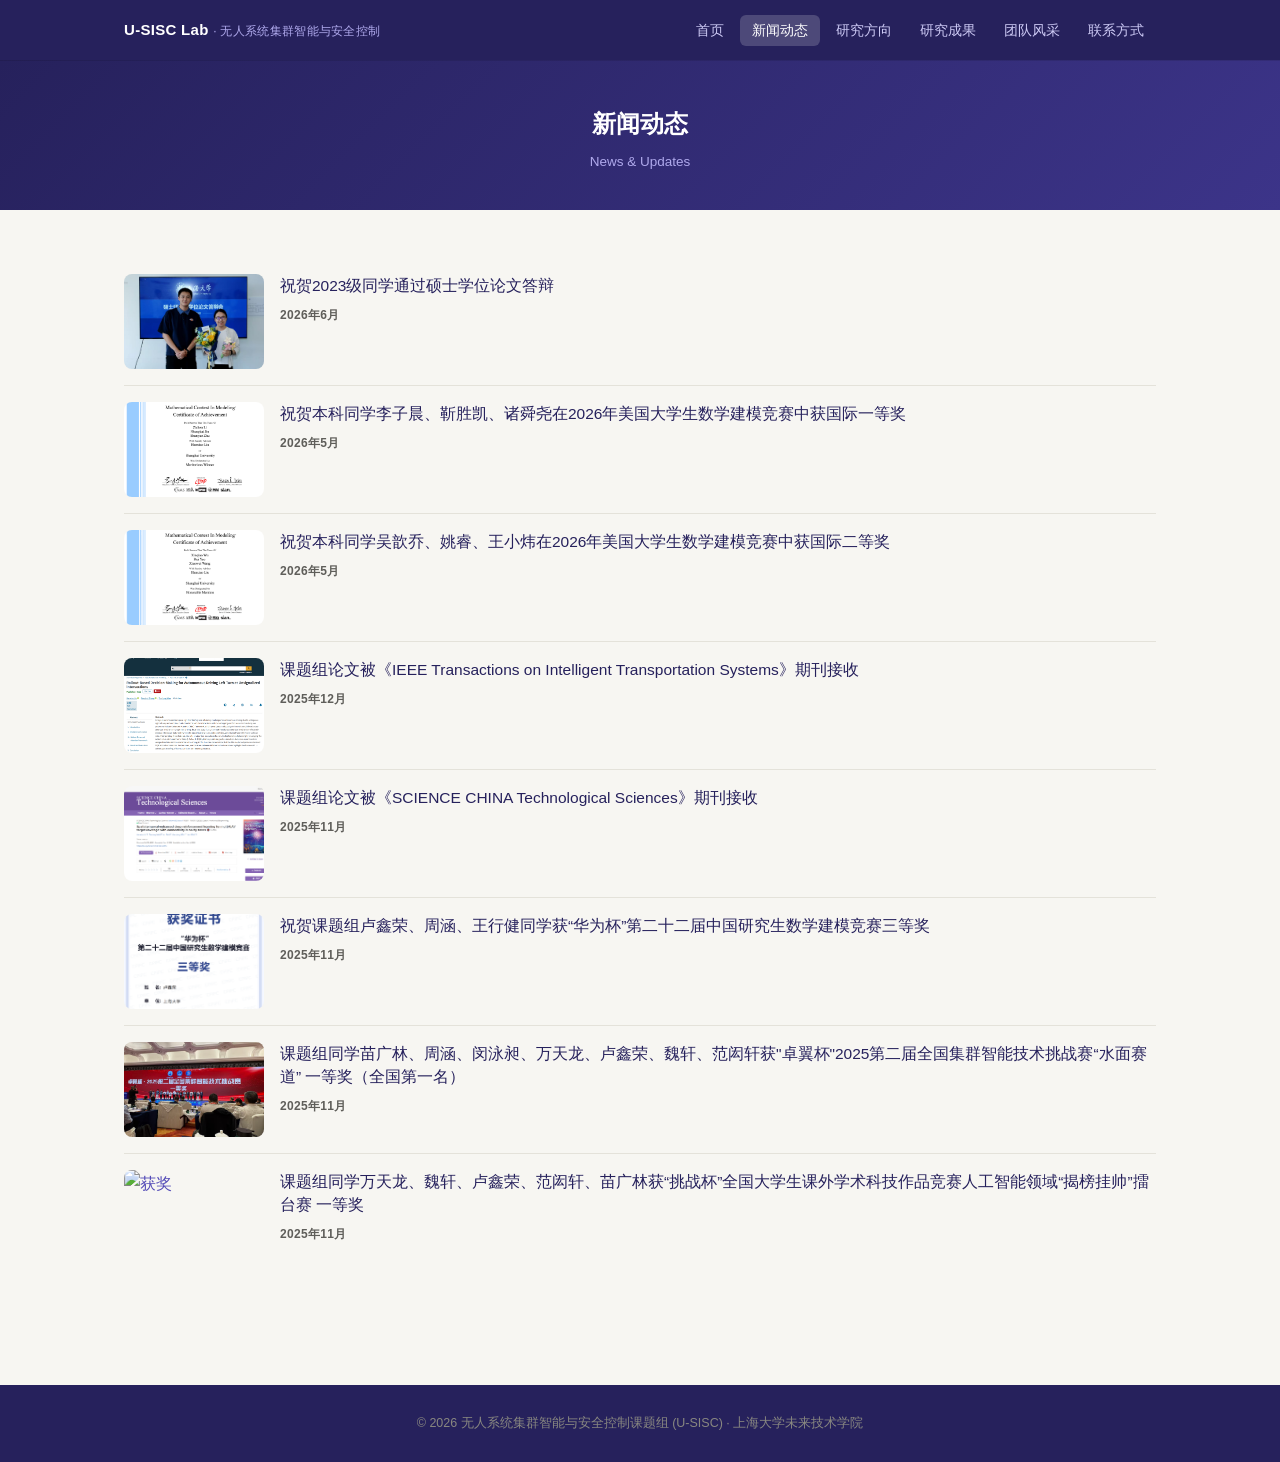
==== news.html @ 38ce07a2 "Add files via upload" ====
<!DOCTYPE html>
<html lang="zh-CN">
<head>
<meta charset="UTF-8">
<meta name="viewport" content="width=device-width, initial-scale=1.0">
<title>新闻动态 · U-SISC Lab</title>
<link rel="stylesheet" href="assets/style.css">
</head>
<body>

<nav>
  <div class="nav-inner">
    <div class="nav-brand">U-SISC Lab <span>· 无人系统集群智能与安全控制</span></div>
    <ul class="nav-links">
      <li><a href="index.html">首页</a></li>
      <li><a href="news.html" class="active">新闻动态</a></li>
      <li><a href="research.html">研究方向</a></li>
      <li><a href="publications.html">研究成果</a></li>
      <li><a href="team.html">团队风采</a></li>
      <li><a href="contact.html">联系方式</a></li>
    </ul>
  </div>
</nav>

<header class="page-head">
  <h1>新闻动态</h1>
  <div class="en">News & Updates</div>
</header>

<main>
  <section>
    <div class="news-list">
          <div class="news-item">
      <a href="news.html" class="news-item-row">
        <img src="images/2023级-魏轩.jpg" alt="答辩">
        <div class="news-text">
          <h3>祝贺2023级同学通过硕士学位论文答辩</h3>
          <span class="news-date">2026年6月</span>
        </div>
      </a>
    </div>
    <div class="news-list">
      <div class="news-item">
      <a href="news.html" class="news-item-row">
        <img src="images/2026-MCM-M.png" alt="获奖">
        <div class="news-text">
          <h3>祝贺本科同学李子晨、靳胜凯、诸舜尧在2026年美国大学生数学建模竞赛中获国际一等奖</h3>
          <span class="news-date">2026年5月</span>
        </div>
      </a>
    </div>
    <div class="news-list">
      <div class="news-item">
      <a href="news.html" class="news-item-row">
        <img src="images/2026-MCM-H.png" alt="获奖">
        <div class="news-text">
          <h3>祝贺本科同学吴歆乔、姚睿、王小炜在2026年美国大学生数学建模竞赛中获国际二等奖</h3>
          <span class="news-date">2026年5月</span>
        </div>
      </a>
    </div>
    <div class="news-item">
      <a href="news.html" class="news-item-row">
        <img src="images/2026TITS.png" alt="论文">
        <div class="news-text">
          <h3>课题组论文被《IEEE Transactions on Intelligent Transportation Systems》期刊接收</h3>
          <span class="news-date">2025年12月</span>
        </div>
      </a>
    </div>
    <div class="news-item">
      <a href="news.html" class="news-item-row">
        <img src="images/SCTS.png" alt="论文">
        <div class="news-text">
          <h3>课题组论文被《SCIENCE CHINA Technological Sciences》期刊接收</h3>
          <span class="news-date">2025年11月</span>
        </div>
      </a>
    </div>
    <div class="news-item">
      <a href="news.html" class="news-item-row">
        <img src="images/2025-研究生数模.png" alt="获奖">
        <div class="news-text">
          <h3>祝贺课题组卢鑫荣、周涵、王行健同学获“华为杯”第二十二届中国研究生数学建模竞赛三等奖</h3>
          <span class="news-date">2025年11月</span>
        </div>
      </a>
    </div>
    <div class="news-list">
      <div class="news-item">
        <a href="news.html" class="news-item-row">
          <img src="images/2025集群智能颁奖.jpg" alt="获奖">
          <div class="news-text">
            <h3>课题组同学苗广林、周涵、闵泳昶、万天龙、卢鑫荣、魏轩、范闳轩获"卓翼杯"2025第二届全国集群智能技术挑战赛“水面赛道” 一等奖（全国第一名）</h3>
            <span class="news-date">2025年11月</span>
          </div>
        </a>
      </div>
      <div class="news-item">
        <a href="news.html" class="news-item-row">
          <img src="images/2025揭榜挂帅-一等奖.png" alt="获奖">
          <div class="news-text">
            <h3>课题组同学万天龙、魏轩、卢鑫荣、范闳轩、苗广林获“挑战杯”全国大学生课外学术科技作品竞赛人工智能领域“揭榜挂帅”擂台赛 一等奖</h3>
            <span class="news-date">2025年11月</span>
          </div>
        </a>
      </div>
    </div>
  </section>
</main>

<footer>
  © 2026 无人系统集群智能与安全控制课题组 (U-SISC) · 上海大学未来技术学院
</footer>

</body>
</html>
---- assets/style.css ----
:root{
  --ink:#26215C; --ink2:#3C3489; --muted:#5F5E5A; --line:#E4E2DA;
  --bg:#F7F6F2; --card:#FFFFFF; --accent:#D85A30; --accent2:#534AB7;
  --teal:#0F6E56; --amber:#BA7517; --soft:#EEEDFE;
}
*{margin:0;padding:0;box-sizing:border-box}
body{font-family:-apple-system,BlinkMacSystemFont,"Segoe UI","PingFang SC","Microsoft YaHei",sans-serif;background:var(--bg);color:#2C2C2A;line-height:1.7;font-size:16px}
a{color:var(--accent2);text-decoration:none}
a:hover{text-decoration:underline}

nav{position:sticky;top:0;z-index:100;background:var(--ink);box-shadow:0 1px 0 rgba(0,0,0,.1)}
.nav-inner{max-width:1080px;margin:0 auto;padding:0 24px;display:flex;align-items:center;justify-content:space-between;height:60px}
.nav-brand{color:#fff;font-weight:600;font-size:15px;letter-spacing:.3px}
.nav-brand span{color:#AFA9EC;font-weight:400;font-size:12px}
.nav-links{display:flex;gap:4px;list-style:none}
.nav-links a{color:#CECBF6;font-size:13.5px;padding:8px 12px;border-radius:6px;transition:.15s}
.nav-links a:hover{background:rgba(255,255,255,.1);text-decoration:none;color:#fff}
.nav-links a.active{background:rgba(255,255,255,.18);color:#fff}

.hero{background:linear-gradient(135deg,#26215C 0%,#3C3489 55%,#534AB7 100%);color:#fff;padding:72px 24px 64px;text-align:center}
.hero .lab-tag{display:inline-block;background:rgba(216,90,48,.9);color:#fff;font-size:12px;padding:4px 14px;border-radius:20px;margin-bottom:18px;letter-spacing:1px}
.hero h1{font-size:30px;font-weight:600;margin-bottom:10px;letter-spacing:.5px}
.hero .en{color:#AFA9EC;font-size:15px;margin-bottom:20px;letter-spacing:.5px}
.hero .slogan{color:#D9D7F0;font-size:15px;max-width:620px;margin:0 auto 28px}
.hero .stats{display:flex;justify-content:center;gap:36px;flex-wrap:wrap}
.hero .stat{text-align:center}
.hero .stat .n{font-size:26px;font-weight:600;color:#fff}
.hero .stat .l{font-size:12px;color:#AFA9EC;margin-top:2px}

.page-head{background:linear-gradient(135deg,#26215C,#3C3489);color:#fff;padding:44px 24px 36px;text-align:center}
.page-head h1{font-size:24px;font-weight:600;margin-bottom:6px}
.page-head .en{color:#AFA9EC;font-size:13.5px}

main{max-width:1080px;margin:0 auto;padding:48px 24px}
section{margin-bottom:56px}
.sec-head{display:flex;align-items:center;gap:12px;margin-bottom:24px}
.sec-head .bar{width:4px;height:22px;background:var(--accent);border-radius:2px}
.sec-head h2{font-size:20px;font-weight:600;color:var(--ink)}
.sec-head .en{font-size:12px;color:var(--muted);margin-left:4px}

.pi-card{background:var(--card);border:0.5px solid var(--line);border-radius:14px;padding:28px;display:grid;grid-template-columns:140px 1fr;gap:28px;align-items:start}
.pi-avatar{width:140px;height:140px;border-radius:50%;background:linear-gradient(135deg,#EEEDFE,#CECBF6);display:flex;align-items:center;justify-content:center;font-size:48px;color:#3C3489;font-weight:500}
.pi-card h3{font-size:18px;font-weight:600;color:var(--ink);margin-bottom:4px}
.pi-card .pi-title{color:var(--accent);font-size:14px;margin-bottom:14px}
.pi-card .pi-bio{font-size:14px;color:var(--muted);margin-bottom:14px}
.pi-card .pi-tags{display:flex;flex-wrap:wrap;gap:8px}
.pi-tag{background:var(--soft);color:#3C3489;font-size:12px;padding:5px 12px;border-radius:16px}

.portal-grid{display:grid;grid-template-columns:repeat(auto-fit,minmax(160px,1fr));gap:14px}
.portal-card{background:var(--card);border:0.5px solid var(--line);border-radius:12px;padding:24px 18px;text-align:center;transition:.2s;color:inherit}
.portal-card:hover{border-color:var(--accent2);box-shadow:0 4px 16px rgba(83,74,183,.1);transform:translateY(-2px);text-decoration:none}
.portal-card .p-icon{width:44px;height:44px;border-radius:12px;display:flex;align-items:center;justify-content:center;font-size:20px;margin:0 auto 12px}
.portal-card h3{font-size:14.5px;font-weight:600;color:var(--ink);margin-bottom:4px}
.portal-card p{font-size:12px;color:var(--muted)}
.pi1{background:#EEEDFE;color:#534AB7}.pi2{background:#E1F5EE;color:#0F6E56}.pi3{background:#E6F1FB;color:#185FA5}
.pi4{background:#FAECE7;color:#D85A30}.pi5{background:#FAEEDA;color:#BA7517}.pi6{background:#F4C0D1;color:#993556}

.grid4{display:grid;grid-template-columns:repeat(auto-fit,minmax(220px,1fr));gap:16px}
.rcard{background:var(--card);border:0.5px solid var(--line);border-radius:12px;padding:22px;transition:.2s}
.rcard:hover{border-color:var(--accent2);box-shadow:0 4px 16px rgba(83,74,183,.08)}
.rcard .icon{width:38px;height:38px;border-radius:10px;display:flex;align-items:center;justify-content:center;font-size:17px;margin-bottom:14px;font-weight:600}
.rcard h3{font-size:15px;font-weight:600;color:var(--ink);margin-bottom:8px}
.rcard p{font-size:13px;color:var(--muted);line-height:1.6}
.i1{background:#EEEDFE;color:#534AB7}.i2{background:#E1F5EE;color:#0F6E56}.i3{background:#E6F1FB;color:#185FA5}.i4{background:#FAECE7;color:#D85A30}

.work-grid{display:grid;grid-template-columns:repeat(auto-fit,minmax(280px,1fr));gap:16px}
.wcard{background:var(--card);border:0.5px solid var(--line);border-radius:12px;padding:22px;border-left:3px solid var(--accent)}
.wcard h4{font-size:14.5px;font-weight:600;color:var(--ink);margin-bottom:8px}
.wcard p{font-size:13px;color:var(--muted);margin-bottom:10px;line-height:1.6}
.wcard .wtags{display:flex;flex-wrap:wrap;gap:6px}
.wtag{font-size:11px;color:var(--teal);background:#E1F5EE;padding:3px 9px;border-radius:4px}

.pub-row{background:var(--card);border:0.5px solid var(--line);border-radius:10px;padding:16px 18px;margin-bottom:10px;display:grid;grid-template-columns:auto 1fr;gap:14px;align-items:start}
.pub-row .yr{background:var(--soft);color:#3C3489;font-weight:600;font-size:12.5px;padding:4px 10px;border-radius:6px;white-space:nowrap;height:fit-content}
.pub-row h4{font-size:14px;font-weight:500;color:var(--ink);margin-bottom:3px;line-height:1.5}
.pub-row .venue{font-size:12.5px;color:var(--accent);font-style:italic}
.patent-table{width:100%;border-collapse:collapse;font-size:13px;margin-top:8px}
.patent-table th{background:var(--soft);color:#3C3489;font-weight:600;padding:10px 12px;text-align:left;font-size:12.5px}
.patent-table td{padding:10px 12px;border-bottom:0.5px solid var(--line);color:var(--muted)}
.patent-table td:first-child{color:var(--ink);font-weight:500}

.team-grid{display:grid;grid-template-columns:repeat(5,minmax(120px,1fr));gap:18px}
.member{text-align:center}
.member .m-avatar{width:100%;border-radius:8px;margin:0 auto 12px;overflow:hidden;display:block}
.member h4{font-size:14px;font-weight:500;color:var(--ink);margin-top:0}
.member .m-role{font-size:12px;color:var(--muted);margin-top:8px}
.member a{color:inherit;text-decoration:none}
.member .m-avatar img{width:100%;aspect-ratio:2/3;object-fit:cover;display:block;height:auto}
.group-photos{display:grid;grid-template-columns:repeat(3,minmax(0,1fr));gap:16px;margin-bottom:18px}
.group-photo-item{display:flex;flex-direction:column;gap:8px}
.group-photo-item img{width:100%;aspect-ratio:4/3;object-fit:cover;border-radius:10px;border:0.5px solid var(--line)}
.group-caption{font-size:13px;color:var(--muted);line-height:1.5;display:grid;gap:4px;text-align:center}
.group-caption div:first-child{font-size:14px;color:var(--ink);font-weight:600}
.group-caption div:last-child{font-size:12px;color:var(--ink2);font-weight:400}
.c-a{background:linear-gradient(135deg,#534AB7,#3C3489)}
.c-b{background:linear-gradient(135deg,#0F6E56,#085041)}
.c-c{background:linear-gradient(135deg,#185FA5,#0C447C)}
.c-d{background:linear-gradient(135deg,#D85A30,#993C1D)}

.alumni-grid{display:grid;grid-template-columns:repeat(auto-fit,minmax(220px,1fr));gap:12px}
.alum{background:var(--card);border:0.5px solid var(--line);border-radius:10px;padding:14px 16px;display:flex;align-items:center;gap:12px}
.alum .yr-badge{background:#FAEEDA;color:#854F0B;font-size:11px;font-weight:600;padding:3px 8px;border-radius:4px;white-space:nowrap}
.alum .info h4{font-size:13.5px;color:var(--ink);font-weight:500}
.alum .info p{font-size:12px;color:var(--muted)}

/* Graduated students list */
.grad-note{font-size:13px;color:var(--muted);margin:6px 0 12px;line-height:1.6}
.grad-list{display:flex;flex-direction:column;gap:8px;font-size:14px;color:var(--ink);margin-bottom:8px}
.grad-item .muted{font-size:12px;color:var(--muted);margin-left:6px}
.grad-year-title{font-size:14px;color:var(--ink2);margin:8px 0 6px;font-weight:600}

/* Layout for graduated-year rows: left label column, right list column */
.grad-year{display:flex;flex-direction:column;gap:12px}
.grad-row{display:grid;grid-template-columns:auto 1fr;gap:12px;align-items:center}
.grad-year-label{font-size:15px;color:var(--ink2);font-weight:700;display:block}
.grad-list{margin:0}
.grad-item{padding:6px 0;border-bottom:0.5px solid var(--line)}
.grad-item:last-child{border-bottom:none}

.award-list{position:relative;padding-left:24px}
.award-list::before{content:"";position:absolute;left:6px;top:6px;bottom:6px;width:2px;background:var(--soft)}
.award{position:relative;margin-bottom:18px}
.award::before{content:"";position:absolute;left:-22px;top:6px;width:10px;height:10px;border-radius:50%;background:var(--accent);border:2px solid var(--bg)}
.award .yr{font-weight:600;color:var(--ink2);font-size:13px;margin-bottom:4px}
.award .title{font-size:14px;color:var(--ink);font-weight:500}
.award .desc{font-size:12.5px;color:var(--muted);margin-top:2px}

/* Publications timeline layout */
.pub-timeline{display:grid;grid-template-columns:120px 1fr;gap:20px}
.event_year{list-style:none;padding:8px 0;margin:0}
.event_year li{height:44px;display:flex;align-items:center;justify-content:flex-start}
.event_year li a{display:block;width:100%;text-align:center;padding:8px 6px;border-radius:4px;color:var(--ink);cursor:pointer}
.event_year li.current a{background:var(--accent2);color:#fff;font-weight:700}
.event_list{list-style:none;margin:0;padding:0}
.paper_list{margin-bottom:18px}
.paper_list h3{font-size:18px;color:var(--accent2);margin:8px 0 12px}
/* ensure anchor targets are not hidden behind the sticky nav */
.paper_list h3{scroll-margin-top:84px}
.event_list li p a{color:dimgrey;font-weight:500;text-decoration:none}
.event_list li p a:hover{text-decoration:underline}

/* Publications timeline: three-column grid — date | timeline | content */
.event_list{position:relative;--timeline-left:132px}
.event_list::before{content:"";position:absolute;left:var(--timeline-left);top:18px;bottom:18px;width:2px;background:var(--line);border-radius:2px}
.event_list li{position:relative;display:grid;grid-template-columns:110px 44px minmax(0,1fr);align-items:flex-start;gap:12px;padding:16px 0;border-bottom:0.5px solid var(--line)}
.event_list li::before{content:"";position:absolute;left:var(--timeline-left);top:20px;transform:translateX(-50%);width:12px;height:12px;border-radius:50%;background:var(--card);border:3px solid var(--accent2);box-sizing:border-box}
.event_list li span{grid-column:1;text-align:right;padding-right:12px;color:var(--muted);font-size:13px}
.event_list li p{grid-column:3;margin:0;color:var(--ink);font-size:14px;padding-left:6px}

@media(max-width:760px){
  .pub-timeline{grid-template-columns:1fr}
  .event_year{display:flex;flex-direction:row;gap:8px;overflow:auto;border-right:none;border-top:1px solid var(--line);padding-top:8px}
  .event_year li{height:auto}
  .event_list{--timeline-left:72px}
  .event_list li{grid-template-columns:0 44px 1fr;padding:12px 0}
  .event_list li span{display:none}
  .event_list li p{grid-column:3;padding-left:0}
}

.news-grid{display:grid;grid-template-columns:repeat(auto-fill,minmax(260px,1fr));gap:16px}
.news-card{background:var(--card);border:0.5px solid var(--line);border-radius:12px;overflow:hidden;transition:.2s}
.news-card:hover{box-shadow:0 4px 16px rgba(83,74,183,.1);transform:translateY(-2px)}
.news-img{height:130px;display:flex;flex-direction:column;align-items:center;justify-content:center;font-size:12.5px;color:#fff;text-align:center;padding:8px;gap:6px}
.news-img .emoji{font-size:28px}
.news-img.t1{background:linear-gradient(135deg,#534AB7,#3C3489)}
.news-img.t2{background:linear-gradient(135deg,#0F6E56,#085041)}
.news-img.t3{background:linear-gradient(135deg,#185FA5,#0C447C)}
.news-img.t4{background:linear-gradient(135deg,#D85A30,#993C1D)}
.news-img.t5{background:linear-gradient(135deg,#BA7517,#854F0B)}
.news-body{padding:14px 16px}
.news-scroll{display:flex;gap:16px;overflow-x:auto;scroll-snap-type:x mandatory;padding-bottom:14px;-webkit-overflow-scrolling:touch}
.news-scroll::-webkit-scrollbar{height:6px}
.news-scroll::-webkit-scrollbar-track{background:var(--soft);border-radius:3px}
.news-scroll::-webkit-scrollbar-thumb{background:var(--accent2);border-radius:3px}
.news-scroll .news-card{min-width:280px;scroll-snap-align:start;flex-shrink:0}
.news-list{display:flex;flex-direction:column;gap:0}
.news-item{padding:16px 0;border-bottom:0.5px solid var(--line)}
.news-item:last-child{border-bottom:none}
.news-item h3{font-size:15.5px;color:var(--ink);font-weight:500;margin-bottom:5px;line-height:1.5}
.news-item .news-date{font-size:12px;color:var(--muted)}
.news-item a:hover h3{color:var(--accent2)}
.pi-bio-long{font-size:14.5px;color:#444;line-height:1.95;text-align:justify}

/* Left-image, right-text layout for news list */
.news-item-row{display:flex;gap:16px;align-items:flex-start}
.news-item-row img{width:140px;height:95px;object-fit:cover;border-radius:8px;flex-shrink:0}
.news-text{flex:1}
.news-text h3{font-size:15.5px;margin:0}
.news-text .news-date{font-size:12px;color:var(--muted);margin-top:8px;display:block}
.carousel{position:relative;height:300px;overflow:hidden;border-radius:14px;margin-bottom:28px;box-shadow:0 2px 12px rgba(38,33,92,.12)}
.carousel-track{display:flex;height:100%;transition:transform .6s ease}
.carousel-slide{min-width:100%;height:100%;display:flex;flex-direction:column;align-items:center;justify-content:center;color:#fff;text-align:center;gap:10px;padding:20px;background-size:cover;background-position:center}
.carousel-slide .emoji{font-size:42px}
.carousel-slide h3{font-size:18px;font-weight:600;max-width:560px;line-height:1.5}
.carousel-slide .date{font-size:13px;opacity:.85}
.carousel-dots{position:absolute;bottom:16px;left:50%;transform:translateX(-50%);display:flex;gap:8px;z-index:2}
.carousel-dot{width:9px;height:9px;border-radius:50%;background:rgba(255,255,255,.4);cursor:pointer;transition:.2s}
.carousel-dot.active{background:#fff;width:24px;border-radius:5px}
.news-date{font-size:11.5px;color:var(--accent);font-weight:600;margin-bottom:5px;letter-spacing:.3px}
.news-title{font-size:13.5px;color:var(--ink);font-weight:500;margin-bottom:5px;line-height:1.5}
.news-desc{font-size:12px;color:var(--muted);line-height:1.5}

.contact-grid{display:grid;grid-template-columns:repeat(auto-fit,minmax(200px,1fr));gap:14px}
.citem{background:var(--card);border:0.5px solid var(--line);border-radius:10px;padding:18px}
.citem .ctype{font-size:11px;color:var(--muted);text-transform:uppercase;letter-spacing:.8px;margin-bottom:6px}
.citem .cval{font-size:14px;color:var(--ink);font-weight:500}

footer{background:var(--ink);color:#888780;text-align:center;padding:28px 24px;font-size:12.5px}
footer a{color:#AFA9EC}

@media(max-width:760px){
  .pi-card{grid-template-columns:1fr;text-align:center}
  .pi-avatar{margin:0 auto}
  .pi-card .pi-tags{justify-content:center}
  .nav-links{gap:1px}.nav-links a{padding:6px 7px;font-size:12px}
  .hero .stats{gap:20px}
  .hero h1{font-size:24px}
  /* Responsive adjustments for larger avatars and photos */
  .team-grid{grid-template-columns:repeat(2,minmax(0,1fr));}
  .member .m-avatar{width:80px;height:80px;font-size:24px}
  .member .m-avatar img{width:80px;height:80px}
  .group-photos{grid-template-columns:repeat(2,minmax(0,1fr));}
  .group-photo-item img{height:160px}
}
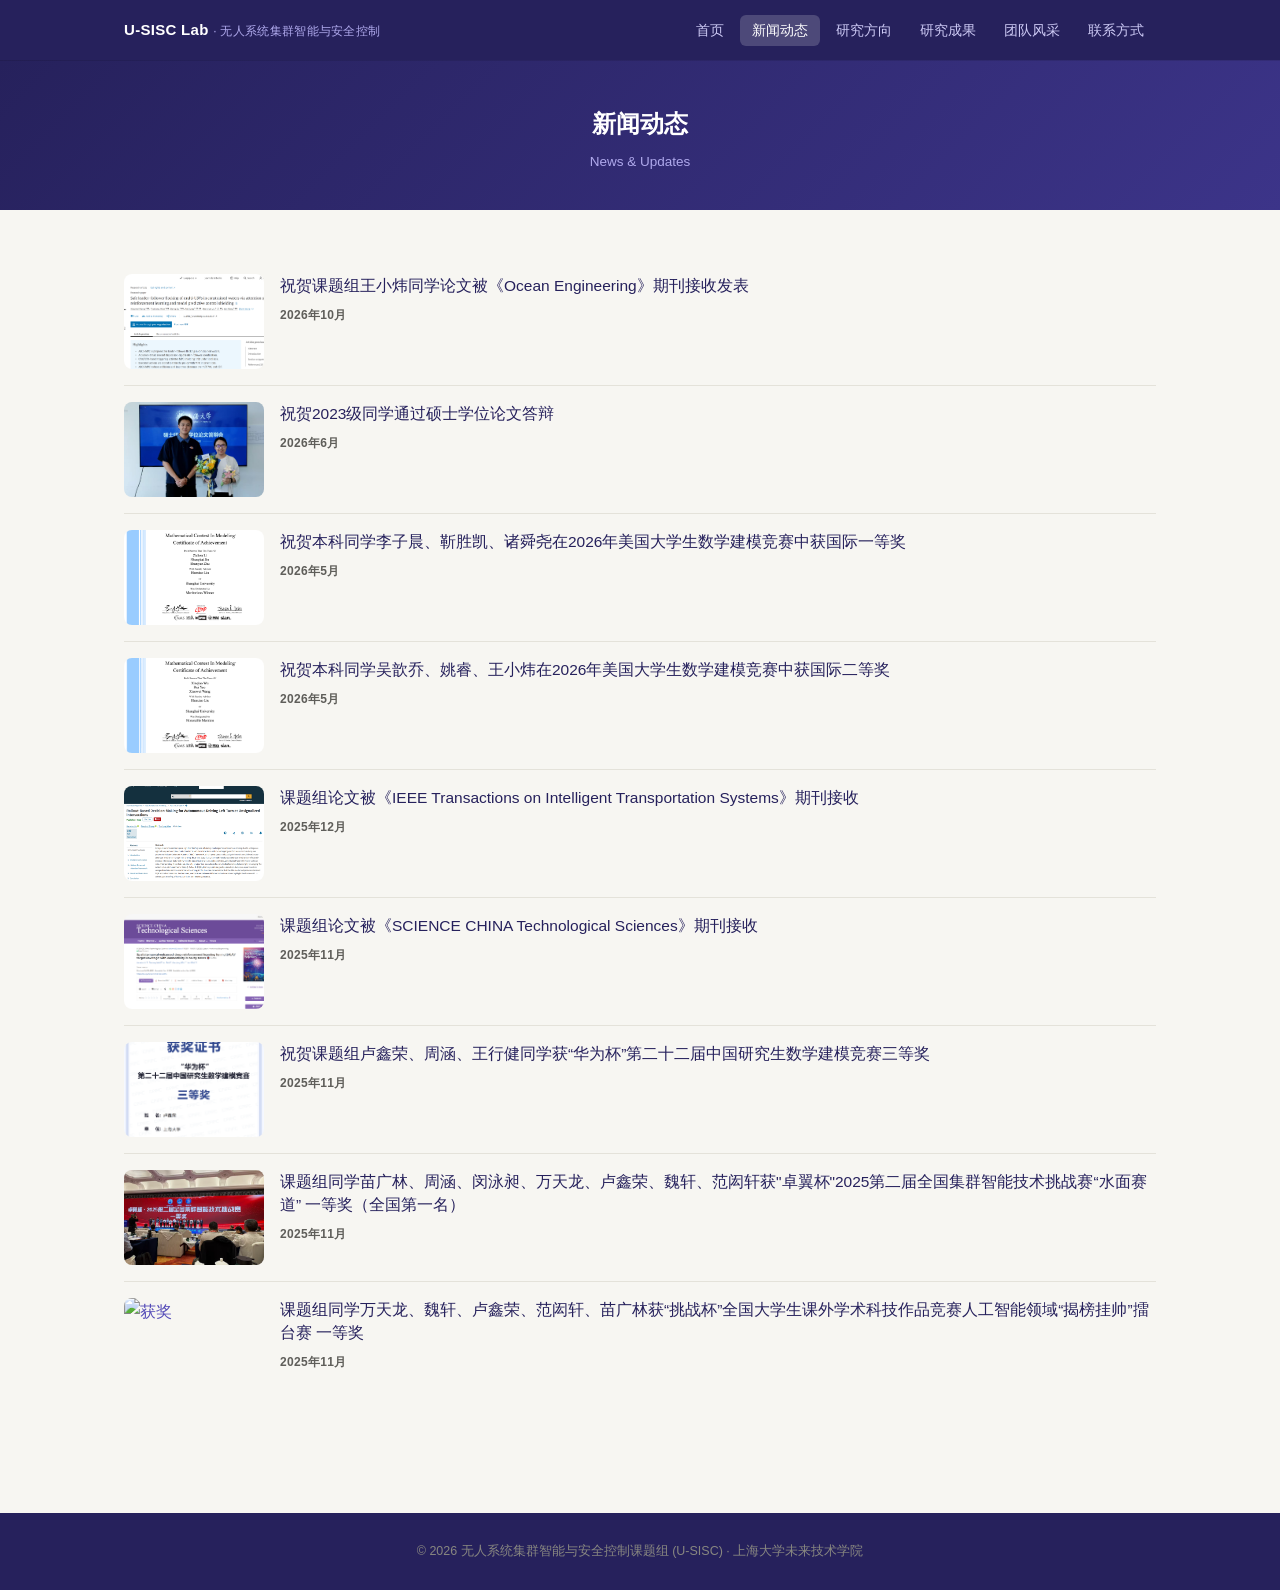
==== commit 83c6f691: "Add Ocean Engineering paper by Wang Xiaowei and update news" ====
--- a/news.html
+++ b/news.html
@@ -30,8 +30,17 @@
 <main>
   <section>
     <div class="news-list">
-          <div class="news-item">
-      <a href="news.html" class="news-item-row">
+      <div class="news-item">
+        <a href="https://doi.org/10.1016/j.oceaneng.2026.128154" target="_blank" class="news-item-row">
+          <img src="images/2026OE.png" alt="论文">
+          <div class="news-text">
+            <h3>祝贺课题组王小炜同学论文被《Ocean Engineering》期刊接收发表</h3>
+            <span class="news-date">2026年10月</span>
+          </div>
+        </a>
+      </div>
+      <div class="news-item">
+        <a href="news.html" class="news-item-row">
         <img src="images/2023级-魏轩.jpg" alt="答辩">
         <div class="news-text">
           <h3>祝贺2023级同学通过硕士学位论文答辩</h3>
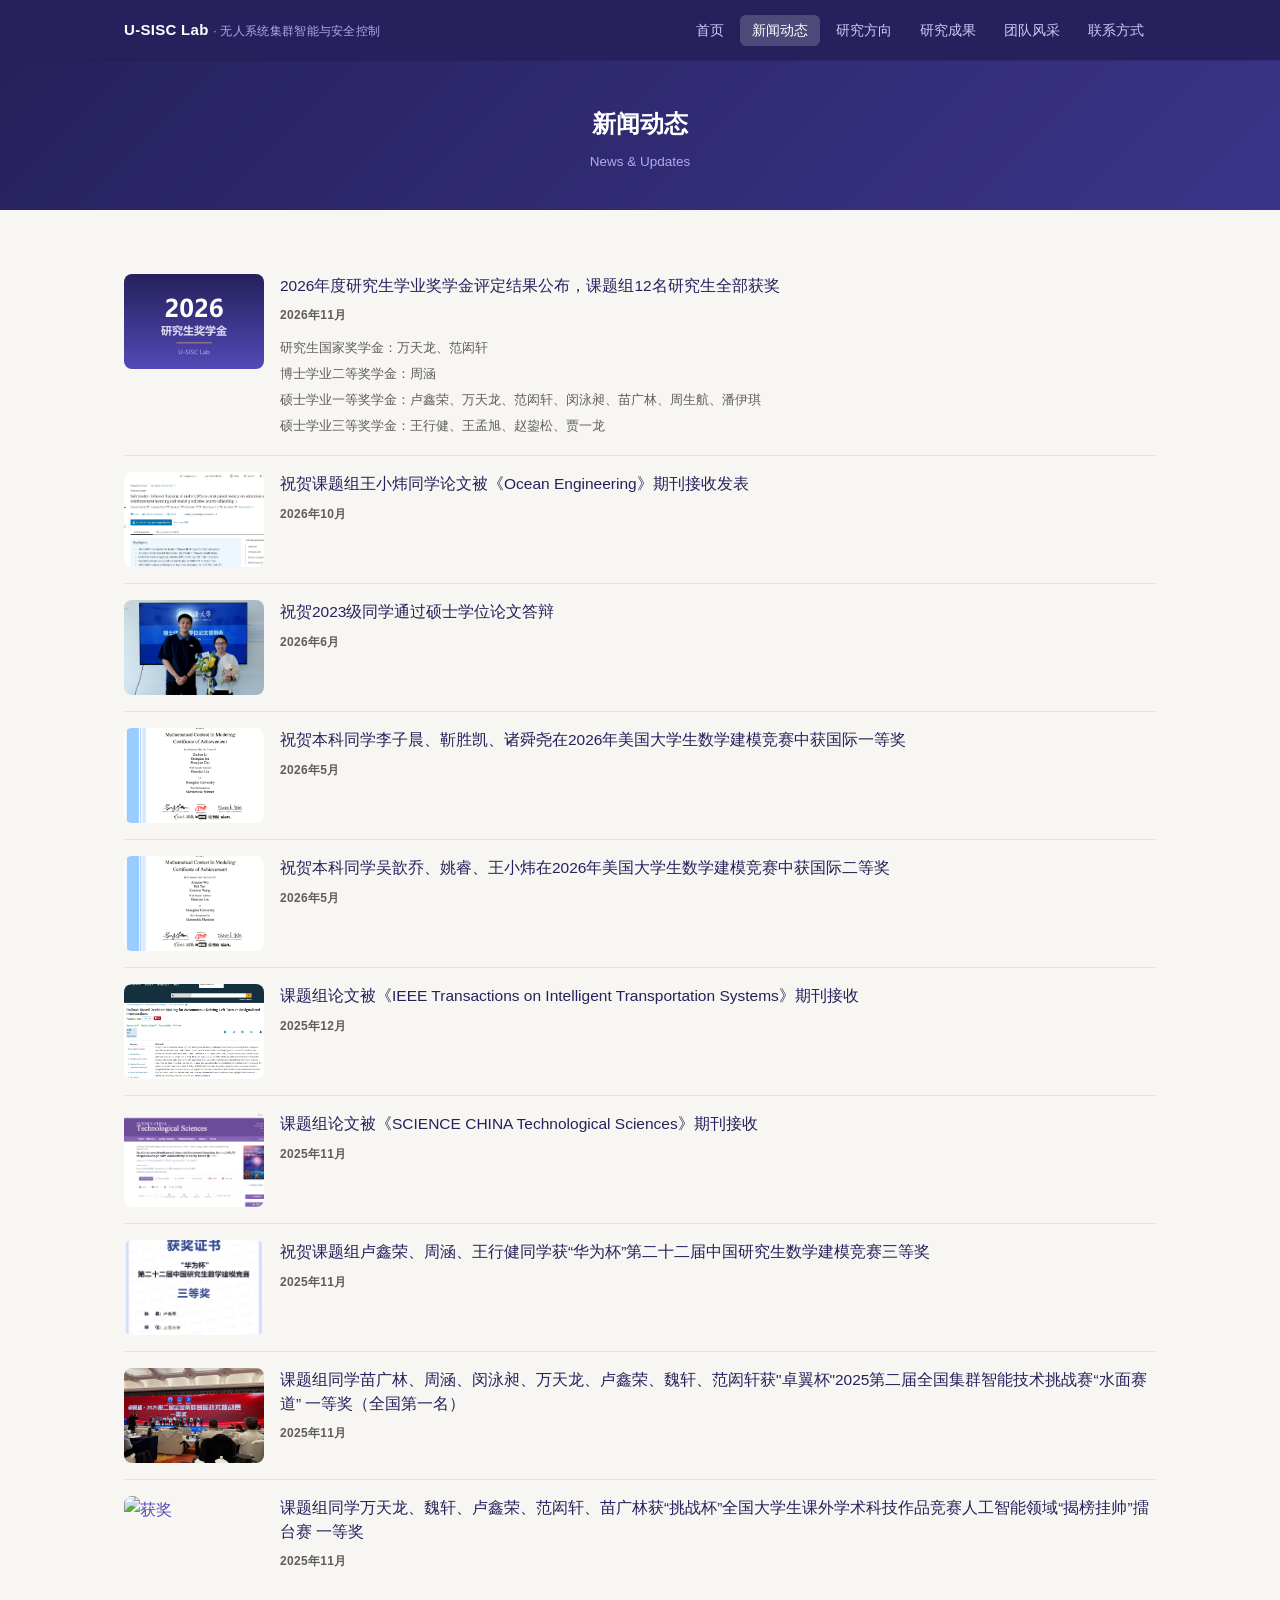
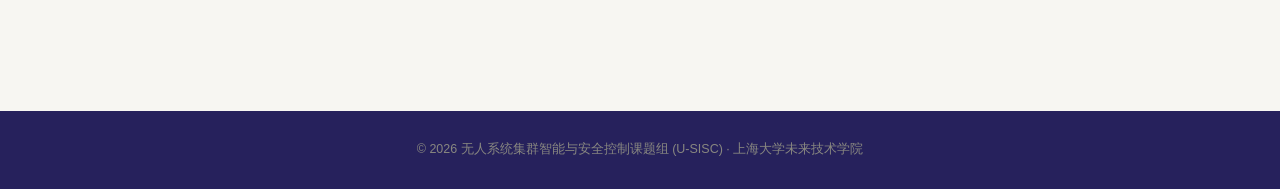
==== commit dd63fc0d: "Move 2026 scholarship results into the news feed Reverts the per-member scholarship badges and year " ====
--- a/news.html
+++ b/news.html
@@ -30,6 +30,21 @@
 <main>
   <section>
     <div class="news-list">
+      <div class="news-item">
+        <a href="news.html" class="news-item-row">
+          <img src="images/2026-奖学金.png" alt="奖学金">
+          <div class="news-text">
+            <h3>2026年度研究生学业奖学金评定结果公布，课题组12名研究生全部获奖</h3>
+            <span class="news-date">2026年11月</span>
+            <p class="news-desc" style="margin-top:10px;font-size:13px;line-height:2">
+              研究生国家奖学金：万天龙、范闳轩<br>
+              博士学业二等奖学金：周涵<br>
+              硕士学业一等奖学金：卢鑫荣、万天龙、范闳轩、闵泳昶、苗广林、周生航、潘伊琪<br>
+              硕士学业三等奖学金：王行健、王孟旭、赵鋆松、贾一龙
+            </p>
+          </div>
+        </a>
+      </div>
       <div class="news-item">
         <a href="https://doi.org/10.1016/j.oceaneng.2026.128154" target="_blank" class="news-item-row">
           <img src="images/2026OE.png" alt="论文">
--- a/assets/style.css
+++ b/assets/style.css
@@ -212,7 +212,13 @@
   .pi-card{grid-template-columns:1fr;text-align:center}
   .pi-avatar{margin:0 auto}
   .pi-card .pi-tags{justify-content:center}
-  .nav-links{gap:1px}.nav-links a{padding:6px 7px;font-size:12px}
+  .nav-inner{padding:0 14px}
+  .nav-links{gap:1px}.nav-links a{padding:6px 6px;font-size:12px}
+  /* keep the nav on one line: no per-character wrapping, scroll the last few px if needed */
+  .nav-brand span{display:none}
+  .nav-links{min-width:0;overflow-x:auto;flex-wrap:nowrap;scrollbar-width:none}
+  .nav-links::-webkit-scrollbar{display:none}
+  .nav-links a{white-space:nowrap}
   .hero .stats{gap:20px}
   .hero h1{font-size:24px}
   /* Responsive adjustments for larger avatars and photos */
@@ -222,3 +228,8 @@
   .group-photos{grid-template-columns:repeat(2,minmax(0,1fr));}
   .group-photo-item img{height:160px}
 }
+
+@media(max-width:560px){
+  .nav-brand{display:none}
+  .nav-links{width:100%;justify-content:space-between}
+}
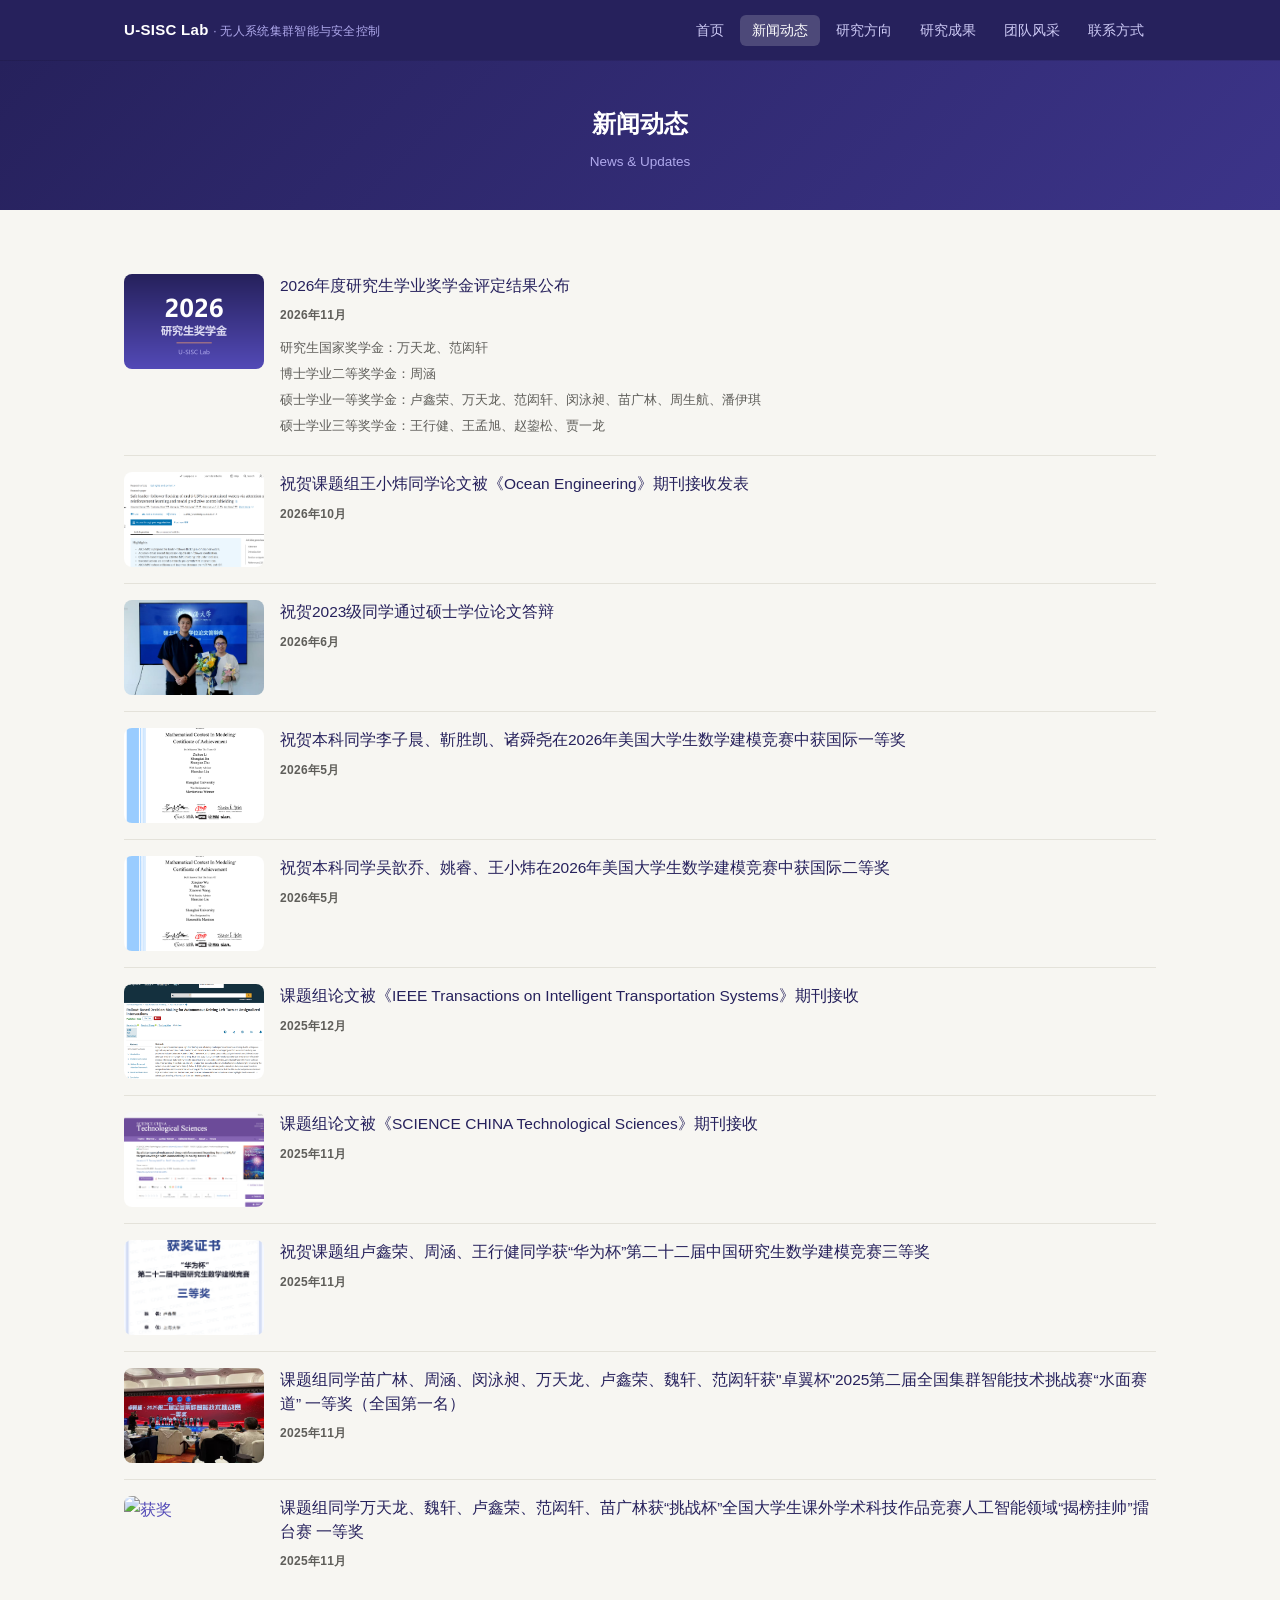
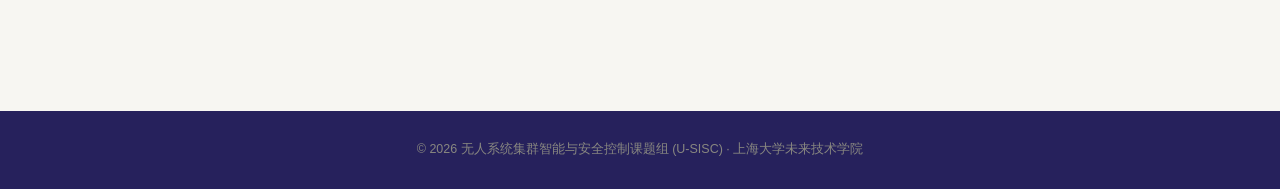
==== commit 09e3bbcc: "Add scholarship news to the homepage feed Drops the recipient count from the headline on both pages." ====
--- a/news.html
+++ b/news.html
@@ -34,7 +34,7 @@
         <a href="news.html" class="news-item-row">
           <img src="images/2026-奖学金.png" alt="奖学金">
           <div class="news-text">
-            <h3>2026年度研究生学业奖学金评定结果公布，课题组12名研究生全部获奖</h3>
+            <h3>2026年度研究生学业奖学金评定结果公布</h3>
             <span class="news-date">2026年11月</span>
             <p class="news-desc" style="margin-top:10px;font-size:13px;line-height:2">
               研究生国家奖学金：万天龙、范闳轩<br>
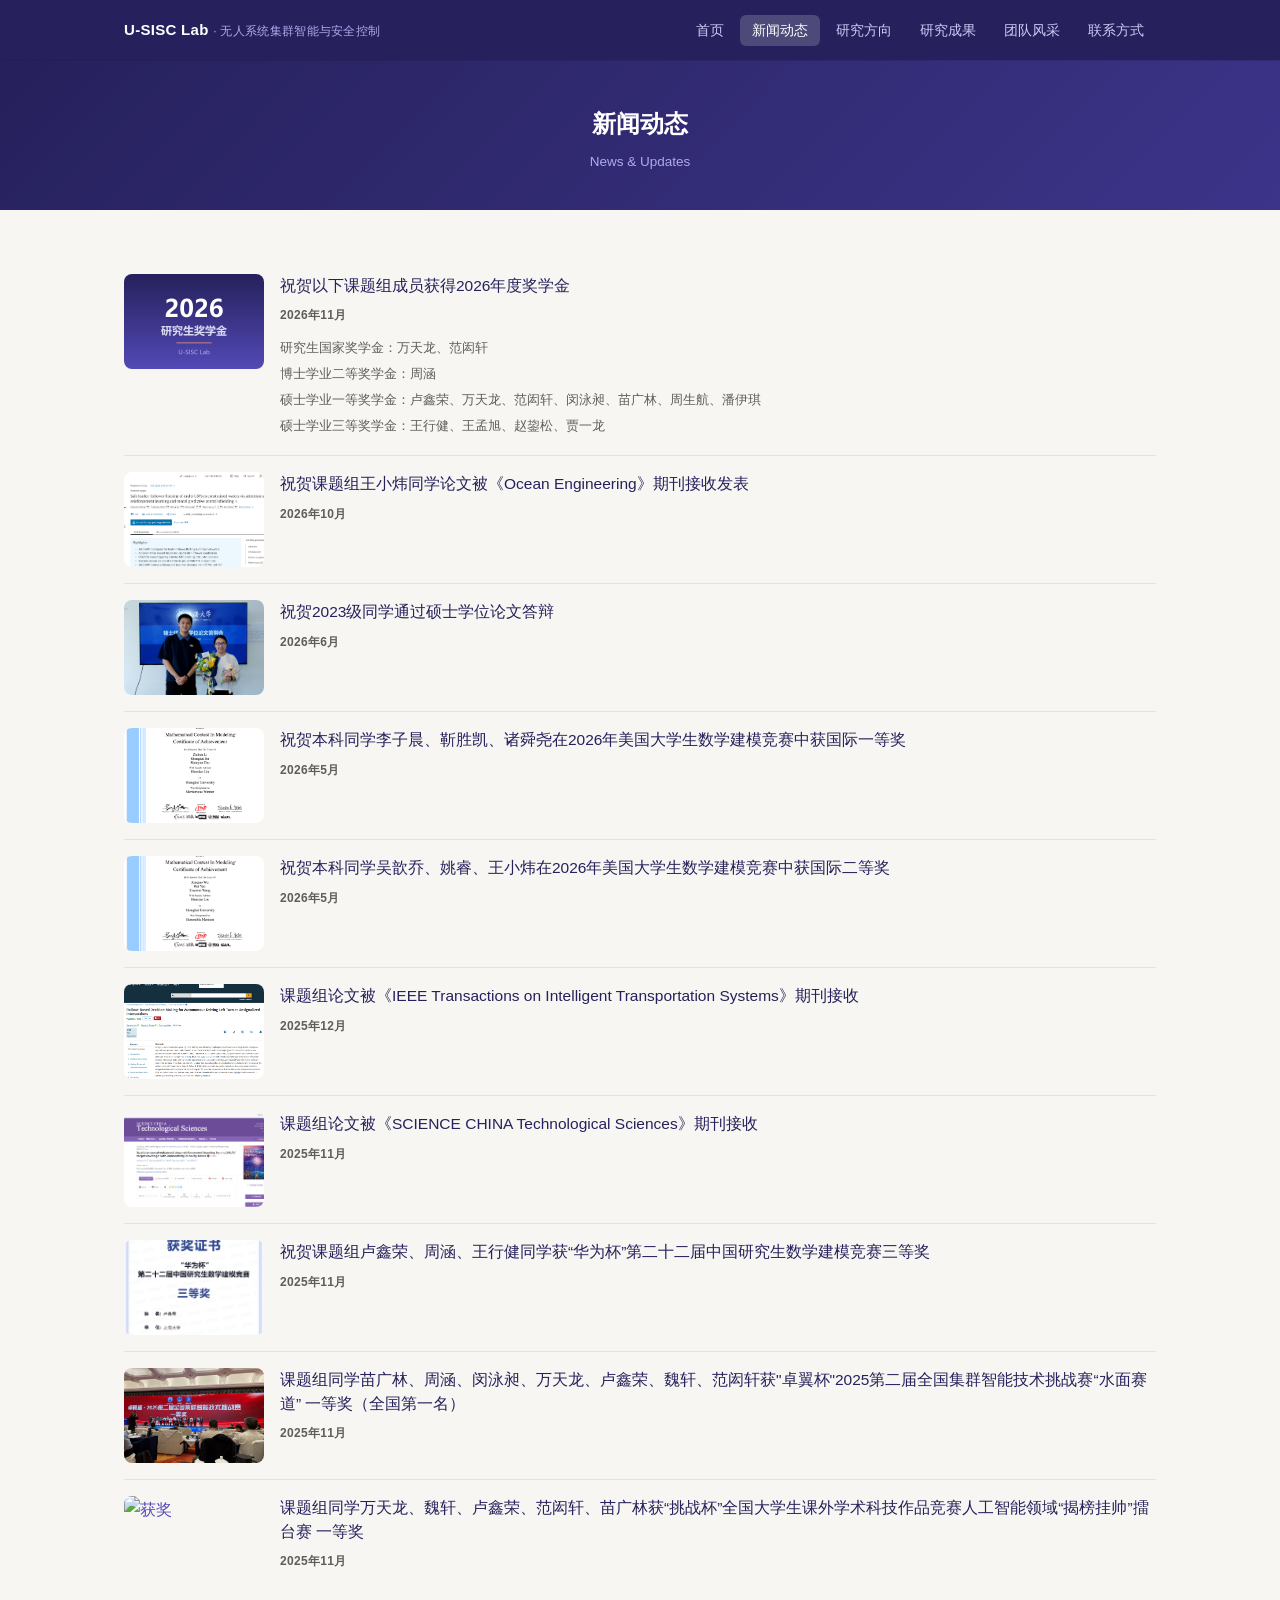
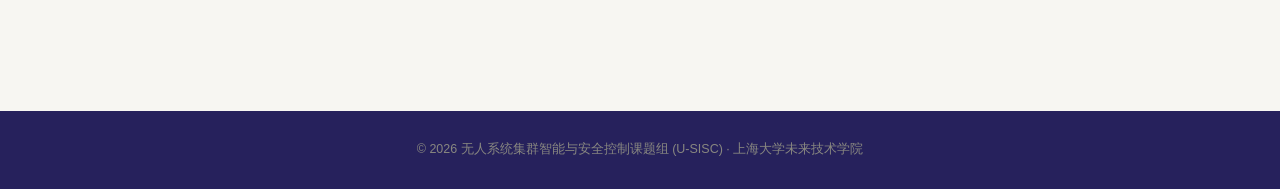
==== commit 806d7adb: "Reword scholarship headline as a congratulation" ====
--- a/news.html
+++ b/news.html
@@ -34,7 +34,7 @@
         <a href="news.html" class="news-item-row">
           <img src="images/2026-奖学金.png" alt="奖学金">
           <div class="news-text">
-            <h3>2026年度研究生学业奖学金评定结果公布</h3>
+            <h3>祝贺以下课题组成员获得2026年度奖学金</h3>
             <span class="news-date">2026年11月</span>
             <p class="news-desc" style="margin-top:10px;font-size:13px;line-height:2">
               研究生国家奖学金：万天龙、范闳轩<br>
